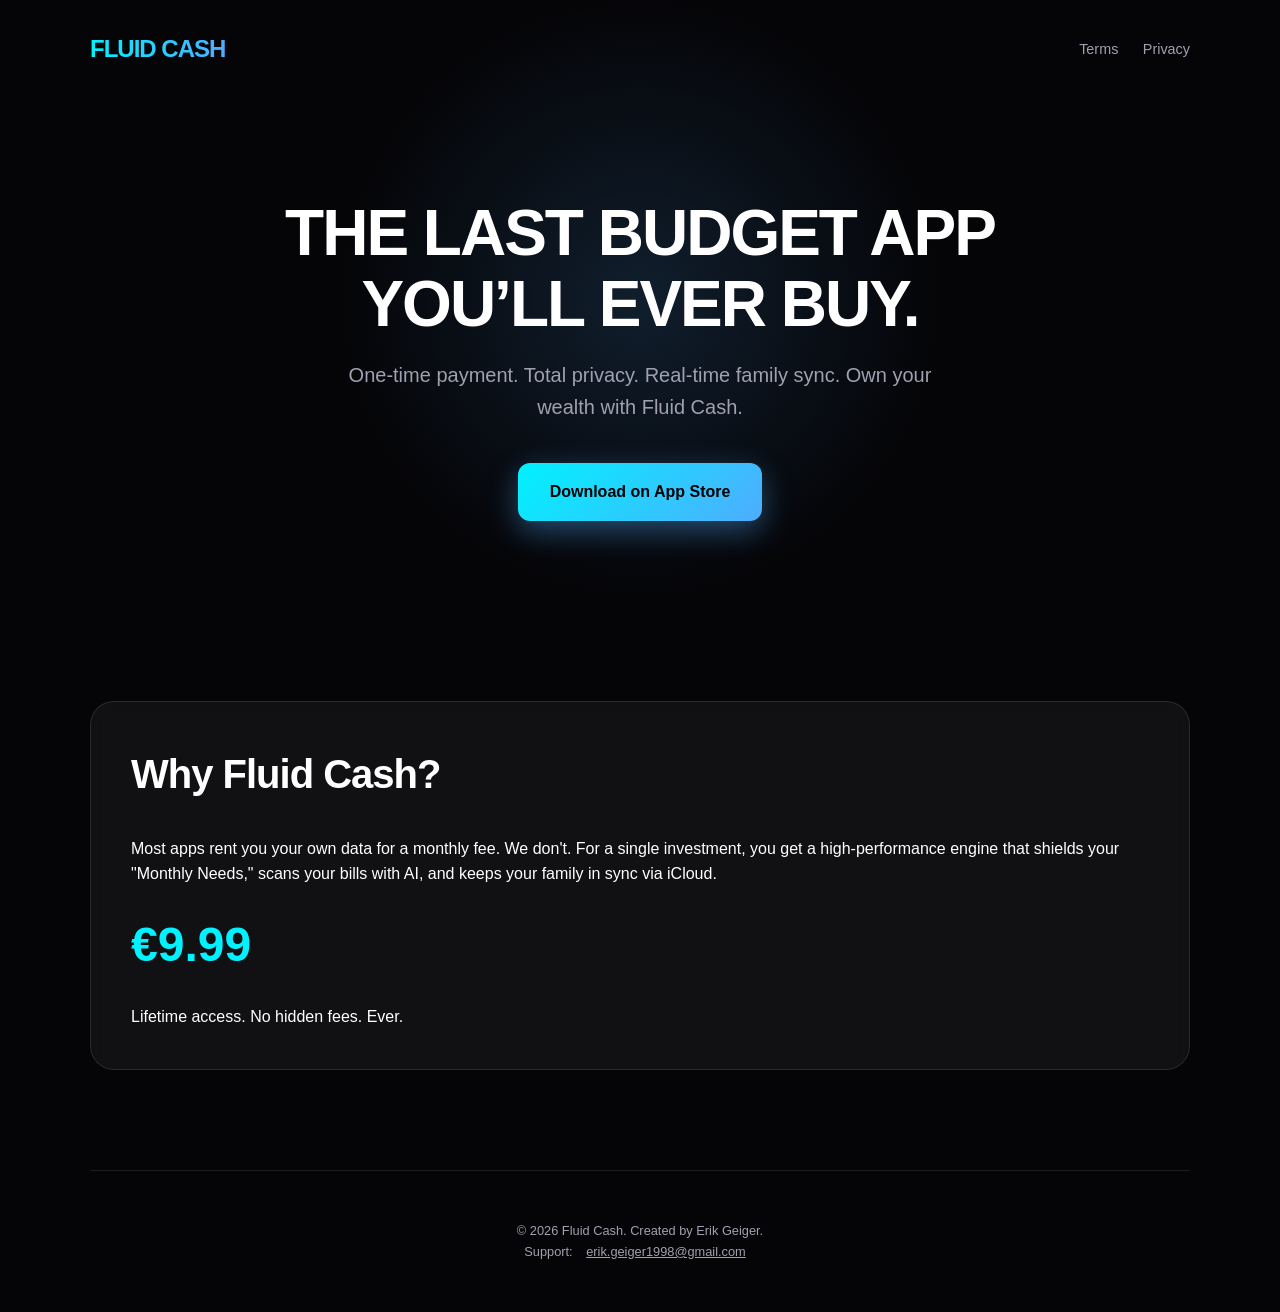
==== index.html @ 8aa1997d "Create index.html" ====
<!DOCTYPE html>
<html lang="en">
<head>
    <meta charset="UTF-8">
    <meta name="viewport" content="width=device-width, initial-scale=1.0">
    <title>Fluid Cash — Financial Mastery</title>
    <link rel="stylesheet" href="style.css">
</head>
<body>
    <div class="container">
        <nav>
            <div class="logo">FLUID CASH</div>
            <div>
                <a href="terms.html">Terms</a>
                <a href="privacy.html">Privacy</a>
            </div>
        </nav>

        <section class="hero">
            <h1>THE LAST BUDGET APP <br>YOU’LL EVER BUY.</h1>
            <p>One-time payment. Total privacy. Real-time family sync. Own your wealth with Fluid Cash.</p>
            <a href="#" class="btn btn-primary">Download on App Store</a>
        </section>

        <section class="section">
            <div class="glass-card">
                <h2>Why Fluid Cash?</h2>
                <p>Most apps rent you your own data for a monthly fee. We don't. For a single investment, you get a high-performance engine that shields your "Monthly Needs," scans your bills with AI, and keeps your family in sync via iCloud.</p>
                <div class="price-tag">€9.99</div>
                <p>Lifetime access. No hidden fees. Ever.</p>
            </div>
        </section>

        <footer>
            <p>&copy; 2026 Fluid Cash. Created by Erik Geiger.</p>
            <p>Support: <a href="mailto:erik.geiger1998@gmail.com">erik.geiger1998@gmail.com</a></p>
        </footer>
    </div>
</body>
</html>
---- style.css ----
:root {
    --bg: #050508;
    --card-bg: rgba(255, 255, 255, 0.05);
    --accent: #00f2fe;
    --accent-2: #4facfe;
    --text: #ffffff;
    --text-dim: #a0a0b0;
}

* { margin: 0; padding: 0; box-word: border-box; font-family: 'Inter', -apple-system, sans-serif; }

body { background-color: var(--bg); color: var(--text); line-height: 1.6; overflow-x: hidden; }

.container { max-width: 1100px; margin: 0 auto; padding: 0 20px; }

/* Navigation */
nav { padding: 30px 0; display: flex; justify-content: space-between; align-items: center; }
.logo { font-size: 1.5rem; font-weight: 900; letter-spacing: -1px; background: linear-gradient(to right, var(--accent), var(--accent-2)); -webkit-background-clip: text; -webkit-text-fill-color: transparent; }
nav a { color: var(--text-dim); text-decoration: none; font-size: 0.9rem; margin-left: 20px; transition: 0.3s; }
nav a:hover { color: var(--accent); }

/* Hero Section */
.hero { padding: 100px 0; text-align: center; position: relative; }
.hero::before { content: ''; position: absolute; top: -100px; left: 50%; transform: translateX(-50%); width: 600px; height: 600px; background: radial-gradient(circle, rgba(79, 172, 254, 0.15) 0%, transparent 70%); z-index: -1; }

h1 { font-size: 4rem; font-weight: 900; line-height: 1.1; margin-bottom: 20px; letter-spacing: -2px; }
.hero p { font-size: 1.25rem; color: var(--text-dim); max-width: 600px; margin: 0 auto 40px; }

.btn { 
    display: inline-block; padding: 16px 32px; border-radius: 12px; font-weight: 700; text-decoration: none; 
    transition: 0.3s; transform: scale(1);
}
.btn-primary { 
    background: linear-gradient(135deg, var(--accent), var(--accent-2)); color: #000; 
    box-shadow: 0 10px 30px rgba(79, 172, 254, 0.4);
}
.btn:hover { transform: scale(1.05); box-shadow: 0 15px 40px rgba(79, 172, 254, 0.6); }

/* Content Sections */
.section { padding: 80px 0; }
.glass-card { 
    background: var(--card-bg); border: 1px solid rgba(255,255,255,0.1); backdrop-filter: blur(10px); 
    padding: 40px; border-radius: 24px; margin-bottom: 20px;
}
h2 { font-size: 2.5rem; margin-bottom: 30px; letter-spacing: -1px; }
.price-tag { font-size: 3rem; font-weight: 900; color: var(--accent); margin: 20px 0; }

footer { padding: 50px 0; text-align: center; border-top: 1px solid rgba(255,255,255,0.1); color: var(--text-dim); font-size: 0.8rem; }
footer a { color: var(--text-dim); margin: 0 10px; }

@media (max-width: 768px) {
    h1 { font-size: 2.5rem; }
}
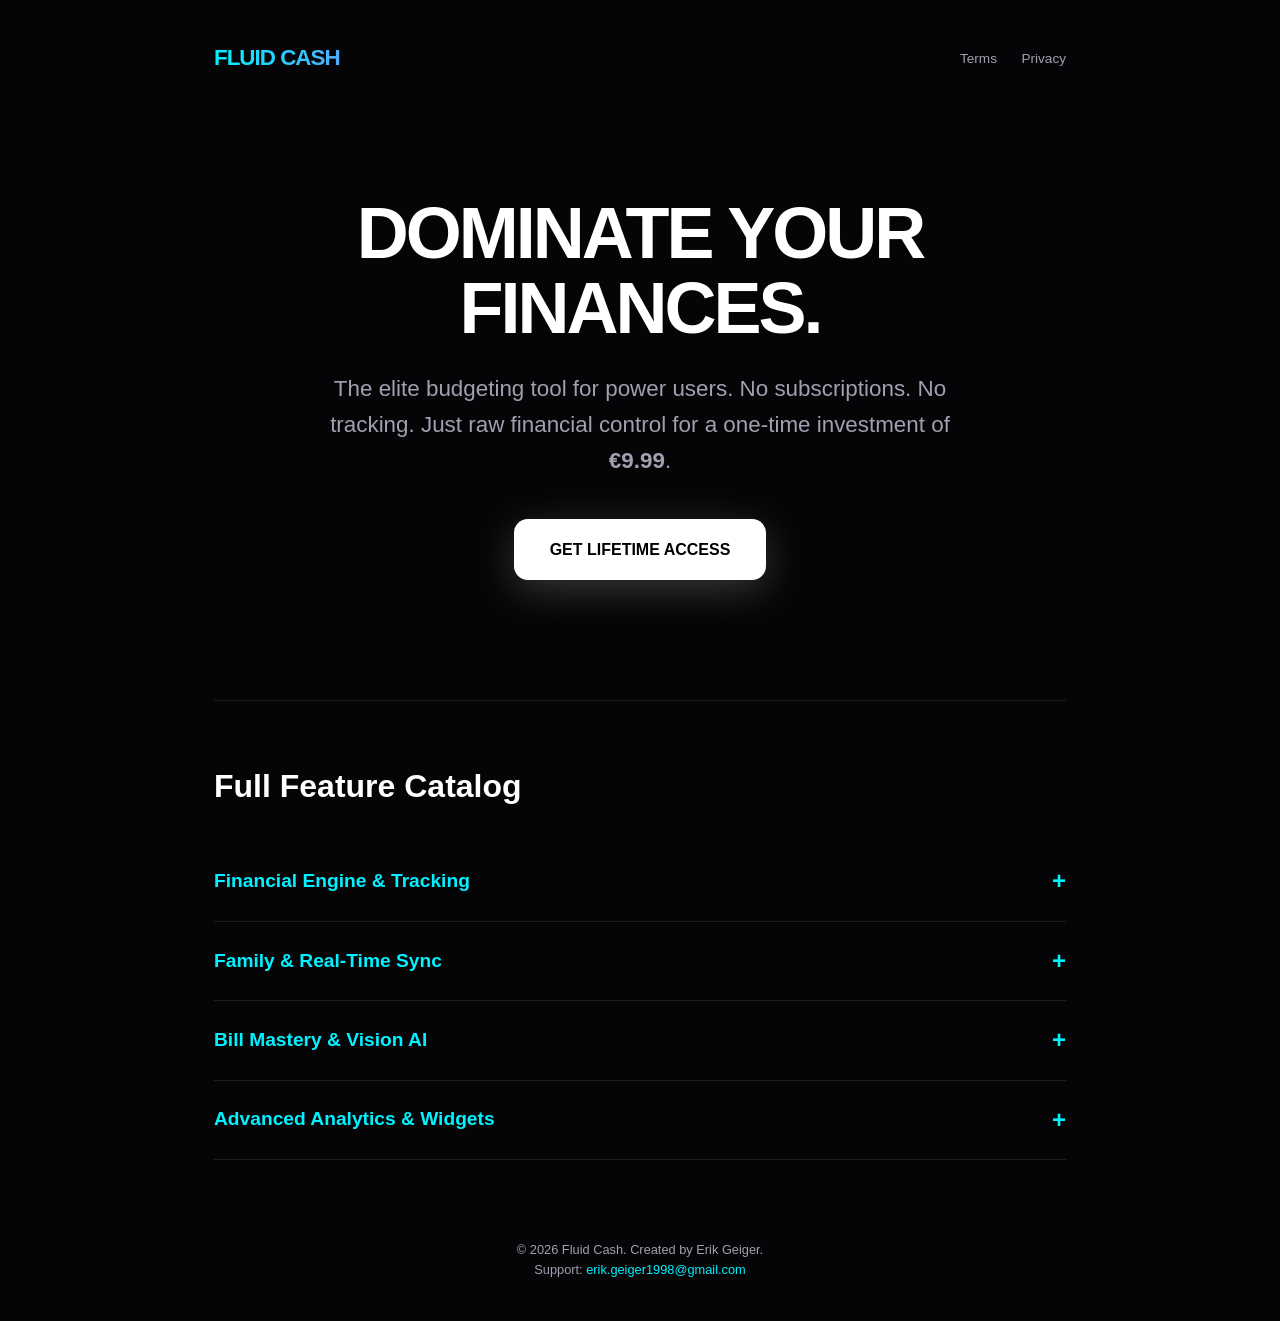
==== commit 1b995199: "Update index.html" ====
--- a/index.html
+++ b/index.html
@@ -3,7 +3,7 @@
 <head>
     <meta charset="UTF-8">
     <meta name="viewport" content="width=device-width, initial-scale=1.0">
-    <title>Fluid Cash — Financial Mastery</title>
+    <title>Fluid Cash — Command Your Wealth</title>
     <link rel="stylesheet" href="style.css">
 </head>
 <body>
@@ -17,18 +17,49 @@
         </nav>
 
         <section class="hero">
-            <h1>THE LAST BUDGET APP <br>YOU’LL EVER BUY.</h1>
-            <p>One-time payment. Total privacy. Real-time family sync. Own your wealth with Fluid Cash.</p>
-            <a href="#" class="btn btn-primary">Download on App Store</a>
+            <h1>DOMINATE YOUR FINANCES.</h1>
+            <p>The elite budgeting tool for power users. No subscriptions. No tracking. Just raw financial control for a one-time investment of <strong>€9.99</strong>.</p>
+            <a href="#" class="btn btn-primary">GET LIFETIME ACCESS</a>
         </section>
 
-        <section class="section">
-            <div class="glass-card">
-                <h2>Why Fluid Cash?</h2>
-                <p>Most apps rent you your own data for a monthly fee. We don't. For a single investment, you get a high-performance engine that shields your "Monthly Needs," scans your bills with AI, and keeps your family in sync via iCloud.</p>
-                <div class="price-tag">€9.99</div>
-                <p>Lifetime access. No hidden fees. Ever.</p>
-            </div>
+        <section class="features-catalog">
+            <h2 style="margin: 60px 0 30px; font-size: 2rem;">Full Feature Catalog</h2>
+
+            <details>
+                <summary>Financial Engine & Tracking</summary>
+                <div class="details-content">
+                    <div class="feature-item"><strong>Smart Categorization:</strong> Heuristic engine that automatically labels your spending as you type.</div>
+                    <div class="feature-item"><strong>Multi-Currency Support:</strong> Seamlessly handle HUF, EUR, USD, and more with professional formatting.</div>
+                    <div class="feature-item"><strong>Flippable Card UI:</strong> An interactive, animated dashboard that feels like a real digital wallet.</div>
+                </div>
+            </details>
+
+            <details>
+                <summary>Family & Real-Time Sync</summary>
+                <div class="details-content">
+                    <div class="feature-item"><strong>Shared Ledgers:</strong> Connect with a partner via CloudKit and see every transaction in under a second.</div>
+                    <div class="feature-item"><strong>Member Analytics:</strong> Track exactly who is contributing to the monthly spend with per-member avatars.</div>
+                    <div class="feature-item"><strong>Zero-Server Privacy:</strong> Syncing happens directly through Apple's secure infrastructure.</div>
+                </div>
+            </details>
+
+            <details>
+                <summary>Bill Mastery & Vision AI</summary>
+                <div class="details-content">
+                    <div class="feature-item"><strong>AI Bill Scanner:</strong> Use Vision OCR to scan paper bills and automatically extract amounts and due dates.</div>
+                    <div class="feature-item"><strong>Monthly Needs Shield:</strong> Automatically calculate and "shield" the money you need for rent and utilities.</div>
+                    <div class="feature-item"><strong>Smart Reminders:</strong> Proactive notifications so you never pay a late fee again.</div>
+                </div>
+            </details>
+
+            <details>
+                <summary>Advanced Analytics & Widgets</summary>
+                <div class="details-content">
+                    <div class="feature-item"><strong>Professional Charts:</strong> Detailed spending breakdowns using high-performance Swift Charts.</div>
+                    <div class="feature-item"><strong>Net Worth Tracker:</strong> Aggregated view of all your assets and savings in one place.</div>
+                    <div class="feature-item"><strong>Home Screen Widgets:</strong> Keep your balance and limits visible without opening the app.</div>
+                </div>
+            </details>
         </section>
 
         <footer>
--- a/style.css
+++ b/style.css
@@ -1,53 +1,62 @@
 :root {
     --bg: #050508;
-    --card-bg: rgba(255, 255, 255, 0.05);
+    --card-bg: rgba(255, 255, 255, 0.04);
     --accent: #00f2fe;
     --accent-2: #4facfe;
     --text: #ffffff;
     --text-dim: #a0a0b0;
+    --border: rgba(255, 255, 255, 0.1);
 }
 
-* { margin: 0; padding: 0; box-word: border-box; font-family: 'Inter', -apple-system, sans-serif; }
+* { margin: 0; padding: 0; box-sizing: border-box; font-family: 'Inter', -apple-system, sans-serif; }
 
 body { background-color: var(--bg); color: var(--text); line-height: 1.6; overflow-x: hidden; }
-
-.container { max-width: 1100px; margin: 0 auto; padding: 0 20px; }
+.container { max-width: 900px; margin: 0 auto; padding: 0 24px; }
 
 /* Navigation */
-nav { padding: 30px 0; display: flex; justify-content: space-between; align-items: center; }
-.logo { font-size: 1.5rem; font-weight: 900; letter-spacing: -1px; background: linear-gradient(to right, var(--accent), var(--accent-2)); -webkit-background-clip: text; -webkit-text-fill-color: transparent; }
-nav a { color: var(--text-dim); text-decoration: none; font-size: 0.9rem; margin-left: 20px; transition: 0.3s; }
+nav { padding: 40px 0; display: flex; justify-content: space-between; align-items: center; }
+.logo { font-size: 1.4rem; font-weight: 900; letter-spacing: -1px; background: linear-gradient(to right, var(--accent), var(--accent-2)); -webkit-background-clip: text; -webkit-text-fill-color: transparent; }
+nav a { color: var(--text-dim); text-decoration: none; font-size: 0.85rem; margin-left: 20px; transition: 0.3s; font-weight: 500; }
 nav a:hover { color: var(--accent); }
 
 /* Hero Section */
-.hero { padding: 100px 0; text-align: center; position: relative; }
-.hero::before { content: ''; position: absolute; top: -100px; left: 50%; transform: translateX(-50%); width: 600px; height: 600px; background: radial-gradient(circle, rgba(79, 172, 254, 0.15) 0%, transparent 70%); z-index: -1; }
-
-h1 { font-size: 4rem; font-weight: 900; line-height: 1.1; margin-bottom: 20px; letter-spacing: -2px; }
-.hero p { font-size: 1.25rem; color: var(--text-dim); max-width: 600px; margin: 0 auto 40px; }
+.hero { padding: 80px 0 60px; text-align: center; }
+h1 { font-size: 4.5rem; font-weight: 900; line-height: 1.05; margin-bottom: 24px; letter-spacing: -3px; }
+.hero p { font-size: 1.4rem; color: var(--text-dim); max-width: 650px; margin: 0 auto 40px; font-weight: 400; }
 
 .btn { 
-    display: inline-block; padding: 16px 32px; border-radius: 12px; font-weight: 700; text-decoration: none; 
-    transition: 0.3s; transform: scale(1);
+    display: inline-block; padding: 18px 36px; border-radius: 14px; font-weight: 700; text-decoration: none; 
+    transition: 0.3s; cursor: pointer; border: none; font-size: 1rem;
 }
 .btn-primary { 
-    background: linear-gradient(135deg, var(--accent), var(--accent-2)); color: #000; 
-    box-shadow: 0 10px 30px rgba(79, 172, 254, 0.4);
+    background: #fff; color: #000; box-shadow: 0 10px 40px rgba(255, 255, 255, 0.2);
 }
-.btn:hover { transform: scale(1.05); box-shadow: 0 15px 40px rgba(79, 172, 254, 0.6); }
+.btn-primary:hover { transform: translateY(-2px); box-shadow: 0 15px 50px rgba(255, 255, 255, 0.3); }
 
-/* Content Sections */
-.section { padding: 80px 0; }
-.glass-card { 
-    background: var(--card-bg); border: 1px solid rgba(255,255,255,0.1); backdrop-filter: blur(10px); 
-    padding: 40px; border-radius: 24px; margin-bottom: 20px;
+/* Feature Dropdown (Accordion) */
+.features-catalog { margin-top: 60px; border-top: 1px solid var(--border); }
+details { border-bottom: 1px solid var(--border); padding: 20px 0; }
+summary { 
+    list-style: none; font-size: 1.2rem; font-weight: 700; cursor: pointer; 
+    display: flex; justify-content: space-between; align-items: center; color: var(--accent);
 }
-h2 { font-size: 2.5rem; margin-bottom: 30px; letter-spacing: -1px; }
-.price-tag { font-size: 3rem; font-weight: 900; color: var(--accent); margin: 20px 0; }
+summary::-webkit-details-marker { display: none; }
+summary::after { content: '+'; font-size: 1.5rem; transition: 0.3s; }
+details[open] summary::after { transform: rotate(45deg); }
+.details-content { padding: 20px 0; color: var(--text-dim); }
+.feature-item { margin-bottom: 15px; }
+.feature-item strong { color: #fff; display: block; margin-bottom: 4px; }
 
-footer { padding: 50px 0; text-align: center; border-top: 1px solid rgba(255,255,255,0.1); color: var(--text-dim); font-size: 0.8rem; }
-footer a { color: var(--text-dim); margin: 0 10px; }
+/* Legal Content */
+.legal-content h2 { margin: 40px 0 20px; font-size: 1.8rem; color: #fff; }
+.legal-content h3 { margin: 25px 0 10px; font-size: 1.2rem; color: var(--accent); }
+.legal-content p, .legal-content li { color: var(--text-dim); margin-bottom: 15px; font-size: 1rem; }
+.legal-content ul { padding-left: 20px; }
+
+footer { padding: 80px 0 40px; text-align: center; color: var(--text-dim); font-size: 0.8rem; }
+footer a { color: var(--accent); text-decoration: none; }
 
 @media (max-width: 768px) {
-    h1 { font-size: 2.5rem; }
+    h1 { font-size: 2.8rem; letter-spacing: -1.5px; }
+    .hero p { font-size: 1.1rem; }
 }
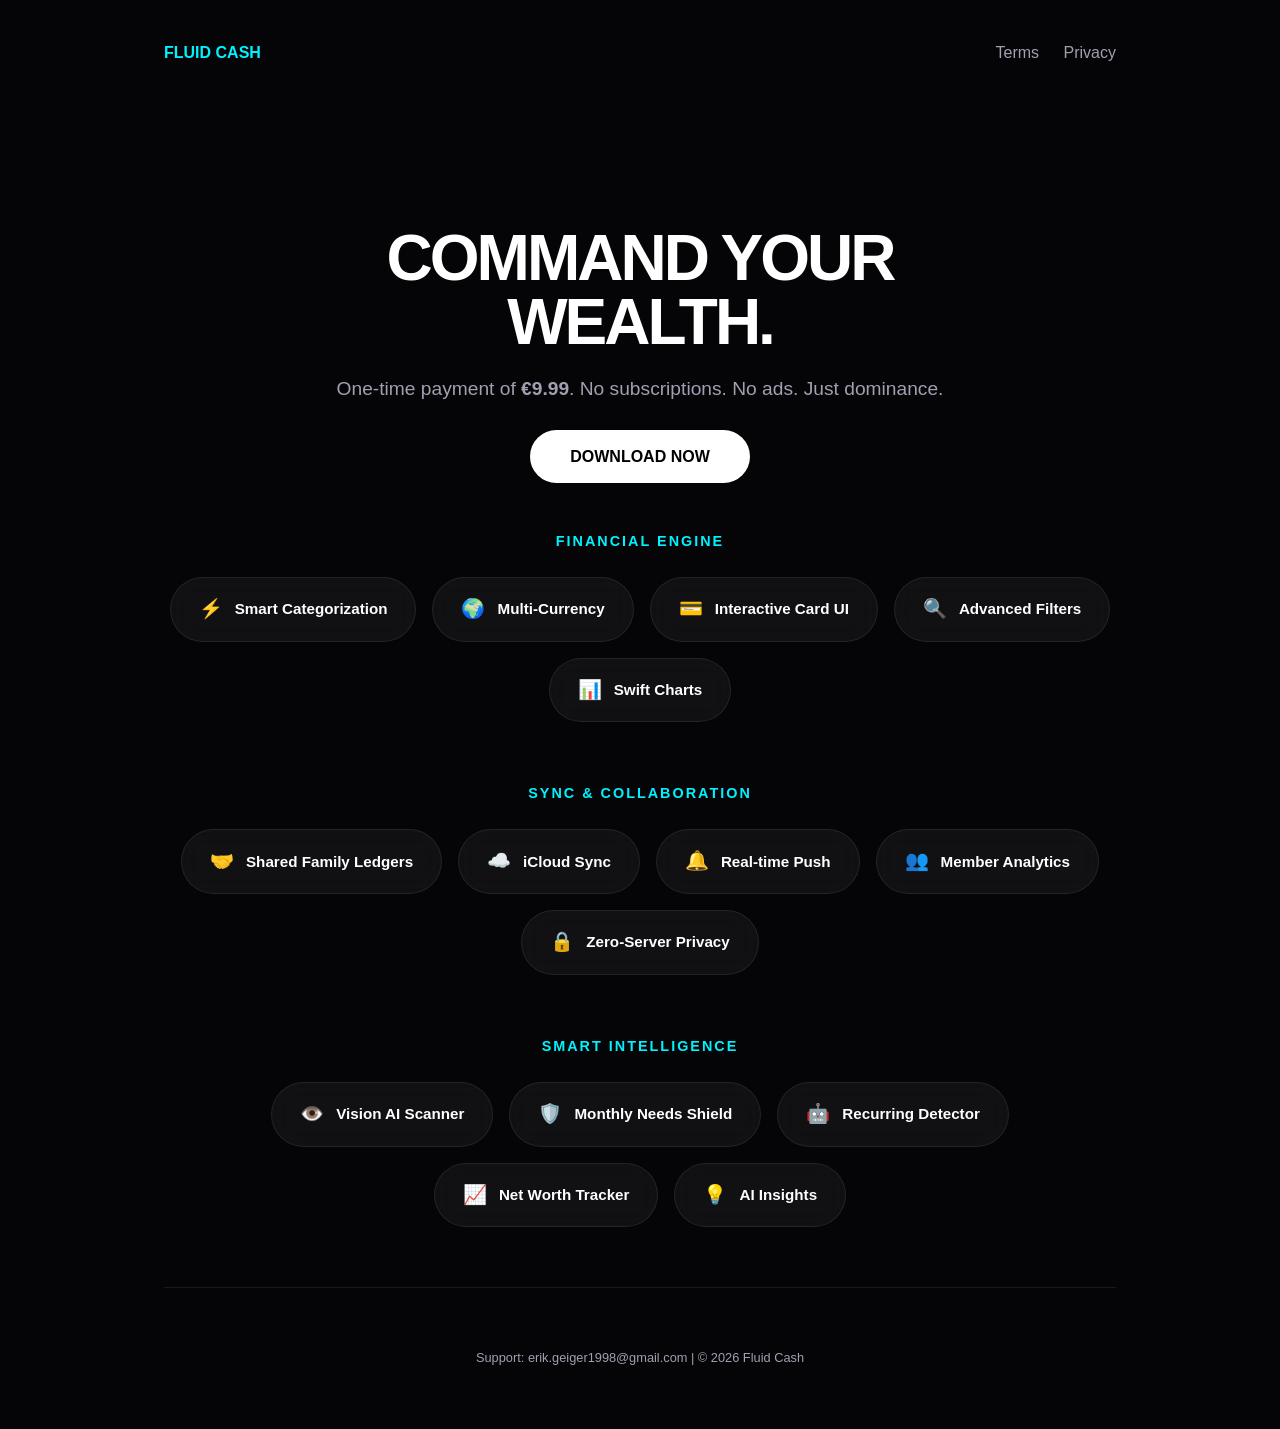
==== commit 1b6b5f65: "Update index.html" ====
--- a/index.html
+++ b/index.html
@@ -3,68 +3,62 @@
 <head>
     <meta charset="UTF-8">
     <meta name="viewport" content="width=device-width, initial-scale=1.0">
-    <title>Fluid Cash — Command Your Wealth</title>
+    <title>Fluid Cash — Elite Budgeting</title>
     <link rel="stylesheet" href="style.css">
 </head>
 <body>
     <div class="container">
-        <nav>
-            <div class="logo">FLUID CASH</div>
+        <nav style="padding: 40px 0; display: flex; justify-content: space-between;">
+            <div class="logo" style="font-weight: 900; color: var(--accent);">FLUID CASH</div>
             <div>
-                <a href="terms.html">Terms</a>
-                <a href="privacy.html">Privacy</a>
+                <a href="terms.html" style="color: var(--text-dim); text-decoration: none; margin-left: 20px;">Terms</a>
+                <a href="privacy.html" style="color: var(--text-dim); text-decoration: none; margin-left: 20px;">Privacy</a>
             </div>
         </nav>
 
         <section class="hero">
-            <h1>DOMINATE YOUR FINANCES.</h1>
-            <p>The elite budgeting tool for power users. No subscriptions. No tracking. Just raw financial control for a one-time investment of <strong>€9.99</strong>.</p>
-            <a href="#" class="btn btn-primary">GET LIFETIME ACCESS</a>
+            <h1>COMMAND YOUR <br>WEALTH.</h1>
+            <p>One-time payment of <strong>€9.99</strong>. No subscriptions. No ads. Just dominance.</p>
+            <a href="#" class="btn btn-primary">DOWNLOAD NOW</a>
         </section>
 
-        <section class="features-catalog">
-            <h2 style="margin: 60px 0 30px; font-size: 2rem;">Full Feature Catalog</h2>
+        <div class="category-group">
+            <div class="category-title">Financial Engine</div>
+            <div class="bubble-container">
+                <div class="feature-bubble"><i>⚡️</i><span>Smart Categorization</span></div>
+                <div class="feature-bubble"><i>🌍</i><span>Multi-Currency</span></div>
+                <div class="feature-bubble"><i>💳</i><span>Interactive Card UI</span></div>
+                <div class="feature-bubble"><i>🔍</i><span>Advanced Filters</span></div>
+                <div class="feature-bubble"><i>📊</i><span>Swift Charts</span></div>
+            </div>
+        </div>
 
-            <details>
-                <summary>Financial Engine & Tracking</summary>
-                <div class="details-content">
-                    <div class="feature-item"><strong>Smart Categorization:</strong> Heuristic engine that automatically labels your spending as you type.</div>
-                    <div class="feature-item"><strong>Multi-Currency Support:</strong> Seamlessly handle HUF, EUR, USD, and more with professional formatting.</div>
-                    <div class="feature-item"><strong>Flippable Card UI:</strong> An interactive, animated dashboard that feels like a real digital wallet.</div>
-                </div>
-            </details>
+        <div class="category-group">
+            <div class="category-title">Sync & Collaboration</div>
+            <div class="bubble-container">
+                <div class="feature-bubble"><i>🤝</i><span>Shared Family Ledgers</span></div>
+                <div class="feature-bubble"><i>☁️</i><span>iCloud Sync</span></div>
+                <div class="feature-bubble"><i>🔔</i><span>Real-time Push</span></div>
+                <div class="feature-bubble"><i>👥</i><span>Member Analytics</span></div>
+                <div class="feature-bubble"><i>🔒</i><span>Zero-Server Privacy</span></div>
+            </div>
+        </div>
 
-            <details>
-                <summary>Family & Real-Time Sync</summary>
-                <div class="details-content">
-                    <div class="feature-item"><strong>Shared Ledgers:</strong> Connect with a partner via CloudKit and see every transaction in under a second.</div>
-                    <div class="feature-item"><strong>Member Analytics:</strong> Track exactly who is contributing to the monthly spend with per-member avatars.</div>
-                    <div class="feature-item"><strong>Zero-Server Privacy:</strong> Syncing happens directly through Apple's secure infrastructure.</div>
-                </div>
-            </details>
+        <div class="category-group">
+            <div class="category-title">Smart Intelligence</div>
+            <div class="bubble-container">
+                <div class="feature-bubble"><i>👁️</i><span>Vision AI Scanner</span></div>
+                <div class="feature-bubble"><i>🛡️</i><span>Monthly Needs Shield</span></div>
+                <div class="feature-bubble"><i>🤖</i><span>Recurring Detector</span></div>
+                <div class="feature-bubble"><i>📈</i><span>Net Worth Tracker</span></div>
+                <div class="feature-bubble"><i>💡</i><span>AI Insights</span></div>
+            </div>
+        </div>
 
-            <details>
-                <summary>Bill Mastery & Vision AI</summary>
-                <div class="details-content">
-                    <div class="feature-item"><strong>AI Bill Scanner:</strong> Use Vision OCR to scan paper bills and automatically extract amounts and due dates.</div>
-                    <div class="feature-item"><strong>Monthly Needs Shield:</strong> Automatically calculate and "shield" the money you need for rent and utilities.</div>
-                    <div class="feature-item"><strong>Smart Reminders:</strong> Proactive notifications so you never pay a late fee again.</div>
-                </div>
-            </details>
-
-            <details>
-                <summary>Advanced Analytics & Widgets</summary>
-                <div class="details-content">
-                    <div class="feature-item"><strong>Professional Charts:</strong> Detailed spending breakdowns using high-performance Swift Charts.</div>
-                    <div class="feature-item"><strong>Net Worth Tracker:</strong> Aggregated view of all your assets and savings in one place.</div>
-                    <div class="feature-item"><strong>Home Screen Widgets:</strong> Keep your balance and limits visible without opening the app.</div>
-                </div>
-            </details>
-        </section>
-
-        <footer>
-            <p>&copy; 2026 Fluid Cash. Created by Erik Geiger.</p>
-            <p>Support: <a href="mailto:erik.geiger1998@gmail.com">erik.geiger1998@gmail.com</a></p>
+        <footer style="text-align: center; padding: 60px 0; border-top: 1px solid var(--border);">
+            <p style="color: var(--text-dim); font-size: 0.8rem;">
+                Support: erik.geiger1998@gmail.com | © 2026 Fluid Cash
+            </p>
         </footer>
     </div>
 </body>
--- a/style.css
+++ b/style.css
@@ -1,62 +1,65 @@
 :root {
     --bg: #050508;
-    --card-bg: rgba(255, 255, 255, 0.04);
+    --card-bg: rgba(255, 255, 255, 0.05);
     --accent: #00f2fe;
     --accent-2: #4facfe;
     --text: #ffffff;
     --text-dim: #a0a0b0;
-    --border: rgba(255, 255, 255, 0.1);
+    --border: rgba(255, 255, 255, 0.08);
 }
 
-* { margin: 0; padding: 0; box-sizing: border-box; font-family: 'Inter', -apple-system, sans-serif; }
+* { margin: 0; padding: 0; box-sizing: border-box; font-family: 'Inter', sans-serif; }
 
-body { background-color: var(--bg); color: var(--text); line-height: 1.6; overflow-x: hidden; }
-.container { max-width: 900px; margin: 0 auto; padding: 0 24px; }
+body { background-color: var(--bg); color: var(--text); line-height: 1.6; }
 
-/* Navigation */
-nav { padding: 40px 0; display: flex; justify-content: space-between; align-items: center; }
-.logo { font-size: 1.4rem; font-weight: 900; letter-spacing: -1px; background: linear-gradient(to right, var(--accent), var(--accent-2)); -webkit-background-clip: text; -webkit-text-fill-color: transparent; }
-nav a { color: var(--text-dim); text-decoration: none; font-size: 0.85rem; margin-left: 20px; transition: 0.3s; font-weight: 500; }
-nav a:hover { color: var(--accent); }
+.container { max-width: 1000px; margin: 0 auto; padding: 0 24px; }
 
 /* Hero Section */
-.hero { padding: 80px 0 60px; text-align: center; }
-h1 { font-size: 4.5rem; font-weight: 900; line-height: 1.05; margin-bottom: 24px; letter-spacing: -3px; }
-.hero p { font-size: 1.4rem; color: var(--text-dim); max-width: 650px; margin: 0 auto 40px; font-weight: 400; }
+.hero { padding: 120px 0 60px; text-align: center; }
+h1 { font-size: 4rem; font-weight: 900; letter-spacing: -3px; line-height: 1; margin-bottom: 20px; }
+.hero p { color: var(--text-dim); font-size: 1.2rem; margin-bottom: 40px; }
 
-.btn { 
-    display: inline-block; padding: 18px 36px; border-radius: 14px; font-weight: 700; text-decoration: none; 
-    transition: 0.3s; cursor: pointer; border: none; font-size: 1rem;
+/* Bubble Grid System */
+.category-group { margin-bottom: 60px; }
+.category-title { 
+    font-size: 0.9rem; font-weight: 800; text-transform: uppercase; 
+    letter-spacing: 2px; color: var(--accent); margin-bottom: 24px; text-align: center;
 }
+
+.bubble-container { 
+    display: flex; flex-wrap: wrap; justify-content: center; gap: 16px; 
+}
+
+.feature-bubble {
+    background: var(--card-bg);
+    border: 1px solid var(--border);
+    backdrop-filter: blur(12px);
+    padding: 16px 28px;
+    border-radius: 50px; /* Ettől lesz "bubble" formája */
+    display: flex;
+    align-items: center;
+    gap: 12px;
+    transition: all 0.4s cubic-bezier(0.175, 0.885, 0.32, 1.275);
+    cursor: default;
+}
+
+.feature-bubble:hover {
+    background: rgba(255, 255, 255, 0.1);
+    transform: translateY(-5px) scale(1.05);
+    border-color: var(--accent);
+    box-shadow: 0 10px 30px rgba(0, 242, 254, 0.15);
+}
+
+.feature-bubble i { font-style: normal; font-size: 1.2rem; }
+.feature-bubble span { font-size: 0.95rem; font-weight: 600; }
+
+/* Gombok és egyéb */
 .btn-primary { 
-    background: #fff; color: #000; box-shadow: 0 10px 40px rgba(255, 255, 255, 0.2);
+    background: #fff; color: #000; padding: 18px 40px; border-radius: 50px; 
+    text-decoration: none; font-weight: 800; transition: 0.3s;
 }
-.btn-primary:hover { transform: translateY(-2px); box-shadow: 0 15px 50px rgba(255, 255, 255, 0.3); }
-
-/* Feature Dropdown (Accordion) */
-.features-catalog { margin-top: 60px; border-top: 1px solid var(--border); }
-details { border-bottom: 1px solid var(--border); padding: 20px 0; }
-summary { 
-    list-style: none; font-size: 1.2rem; font-weight: 700; cursor: pointer; 
-    display: flex; justify-content: space-between; align-items: center; color: var(--accent);
-}
-summary::-webkit-details-marker { display: none; }
-summary::after { content: '+'; font-size: 1.5rem; transition: 0.3s; }
-details[open] summary::after { transform: rotate(45deg); }
-.details-content { padding: 20px 0; color: var(--text-dim); }
-.feature-item { margin-bottom: 15px; }
-.feature-item strong { color: #fff; display: block; margin-bottom: 4px; }
-
-/* Legal Content */
-.legal-content h2 { margin: 40px 0 20px; font-size: 1.8rem; color: #fff; }
-.legal-content h3 { margin: 25px 0 10px; font-size: 1.2rem; color: var(--accent); }
-.legal-content p, .legal-content li { color: var(--text-dim); margin-bottom: 15px; font-size: 1rem; }
-.legal-content ul { padding-left: 20px; }
-
-footer { padding: 80px 0 40px; text-align: center; color: var(--text-dim); font-size: 0.8rem; }
-footer a { color: var(--accent); text-decoration: none; }
 
 @media (max-width: 768px) {
-    h1 { font-size: 2.8rem; letter-spacing: -1.5px; }
-    .hero p { font-size: 1.1rem; }
+    h1 { font-size: 2.5rem; }
+    .feature-bubble { padding: 12px 20px; font-size: 0.85rem; }
 }
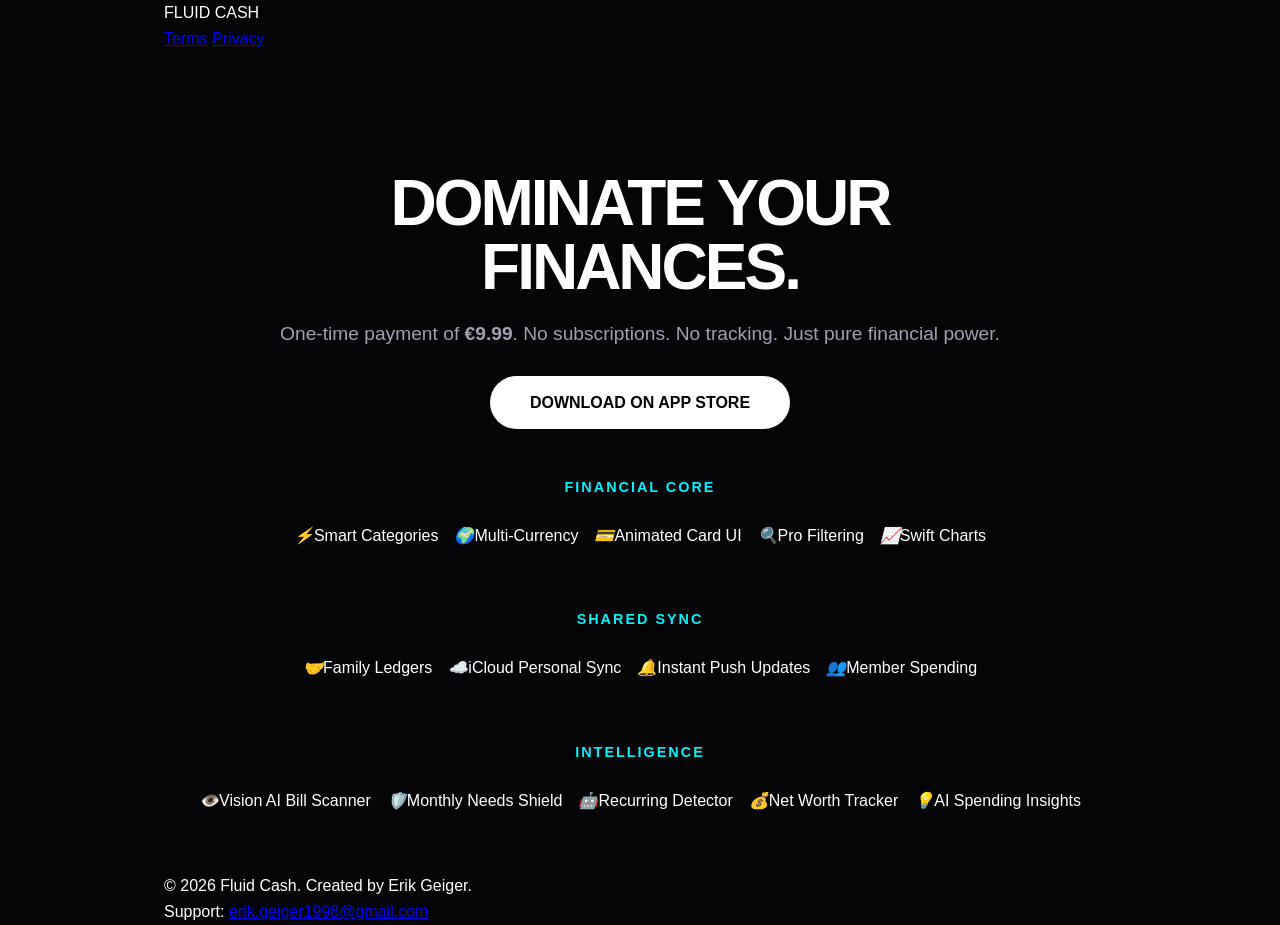
==== commit 91117b99: "Update index.html" ====
--- a/index.html
+++ b/index.html
@@ -3,62 +3,62 @@
 <head>
     <meta charset="UTF-8">
     <meta name="viewport" content="width=device-width, initial-scale=1.0">
-    <title>Fluid Cash — Elite Budgeting</title>
+    <title>Fluid Cash — Command Your Wealth</title>
     <link rel="stylesheet" href="style.css">
 </head>
 <body>
     <div class="container">
-        <nav style="padding: 40px 0; display: flex; justify-content: space-between;">
-            <div class="logo" style="font-weight: 900; color: var(--accent);">FLUID CASH</div>
+        <nav>
+            <div class="logo">FLUID CASH</div>
             <div>
-                <a href="terms.html" style="color: var(--text-dim); text-decoration: none; margin-left: 20px;">Terms</a>
-                <a href="privacy.html" style="color: var(--text-dim); text-decoration: none; margin-left: 20px;">Privacy</a>
+                <a href="terms.html">Terms</a>
+                <a href="privacy.html">Privacy</a>
             </div>
         </nav>
 
         <section class="hero">
-            <h1>COMMAND YOUR <br>WEALTH.</h1>
-            <p>One-time payment of <strong>€9.99</strong>. No subscriptions. No ads. Just dominance.</p>
-            <a href="#" class="btn btn-primary">DOWNLOAD NOW</a>
+            <h1>DOMINATE YOUR <br>FINANCES.</h1>
+            <p>One-time payment of <strong>€9.99</strong>. No subscriptions. No tracking. Just pure financial power.</p>
+            <a href="https://apps.apple.com/us/app/fluid-cash/id6759919408" class="btn btn-primary">DOWNLOAD ON APP STORE</a>
         </section>
 
-        <div class="category-group">
-            <div class="category-title">Financial Engine</div>
-            <div class="bubble-container">
-                <div class="feature-bubble"><i>⚡️</i><span>Smart Categorization</span></div>
-                <div class="feature-bubble"><i>🌍</i><span>Multi-Currency</span></div>
-                <div class="feature-bubble"><i>💳</i><span>Interactive Card UI</span></div>
-                <div class="feature-bubble"><i>🔍</i><span>Advanced Filters</span></div>
-                <div class="feature-bubble"><i>📊</i><span>Swift Charts</span></div>
+        <section class="category-section">
+            <div class="category-group">
+                <div class="category-title">Financial Core</div>
+                <div class="bubble-container">
+                    <div class="bubble"><i>⚡️</i><span>Smart Categories</span></div>
+                    <div class="bubble"><i>🌍</i><span>Multi-Currency</span></div>
+                    <div class="bubble"><i>💳</i><span>Animated Card UI</span></div>
+                    <div class="bubble"><i>🔍</i><span>Pro Filtering</span></div>
+                    <div class="bubble"><i>📈</i><span>Swift Charts</span></div>
+                </div>
             </div>
-        </div>
 
-        <div class="category-group">
-            <div class="category-title">Sync & Collaboration</div>
-            <div class="bubble-container">
-                <div class="feature-bubble"><i>🤝</i><span>Shared Family Ledgers</span></div>
-                <div class="feature-bubble"><i>☁️</i><span>iCloud Sync</span></div>
-                <div class="feature-bubble"><i>🔔</i><span>Real-time Push</span></div>
-                <div class="feature-bubble"><i>👥</i><span>Member Analytics</span></div>
-                <div class="feature-bubble"><i>🔒</i><span>Zero-Server Privacy</span></div>
+            <div class="category-group">
+                <div class="category-title">Shared Sync</div>
+                <div class="bubble-container">
+                    <div class="bubble"><i>🤝</i><span>Family Ledgers</span></div>
+                    <div class="bubble"><i>☁️</i><span>iCloud Personal Sync</span></div>
+                    <div class="bubble"><i>🔔</i><span>Instant Push Updates</span></div>
+                    <div class="bubble"><i>👥</i><span>Member Spending</span></div>
+                </div>
             </div>
-        </div>
 
-        <div class="category-group">
-            <div class="category-title">Smart Intelligence</div>
-            <div class="bubble-container">
-                <div class="feature-bubble"><i>👁️</i><span>Vision AI Scanner</span></div>
-                <div class="feature-bubble"><i>🛡️</i><span>Monthly Needs Shield</span></div>
-                <div class="feature-bubble"><i>🤖</i><span>Recurring Detector</span></div>
-                <div class="feature-bubble"><i>📈</i><span>Net Worth Tracker</span></div>
-                <div class="feature-bubble"><i>💡</i><span>AI Insights</span></div>
+            <div class="category-group">
+                <div class="category-title">Intelligence</div>
+                <div class="bubble-container">
+                    <div class="bubble"><i>👁️</i><span>Vision AI Bill Scanner</span></div>
+                    <div class="bubble"><i>🛡️</i><span>Monthly Needs Shield</span></div>
+                    <div class="bubble"><i>🤖</i><span>Recurring Detector</span></div>
+                    <div class="bubble"><i>💰</i><span>Net Worth Tracker</span></div>
+                    <div class="bubble"><i>💡</i><span>AI Spending Insights</span></div>
+                </div>
             </div>
-        </div>
+        </section>
 
-        <footer style="text-align: center; padding: 60px 0; border-top: 1px solid var(--border);">
-            <p style="color: var(--text-dim); font-size: 0.8rem;">
-                Support: erik.geiger1998@gmail.com | © 2026 Fluid Cash
-            </p>
+        <footer>
+            <p>&copy; 2026 Fluid Cash. Created by Erik Geiger.</p>
+            <p>Support: <a href="mailto:erik.geiger1998@gmail.com">erik.geiger1998@gmail.com</a></p>
         </footer>
     </div>
 </body>
